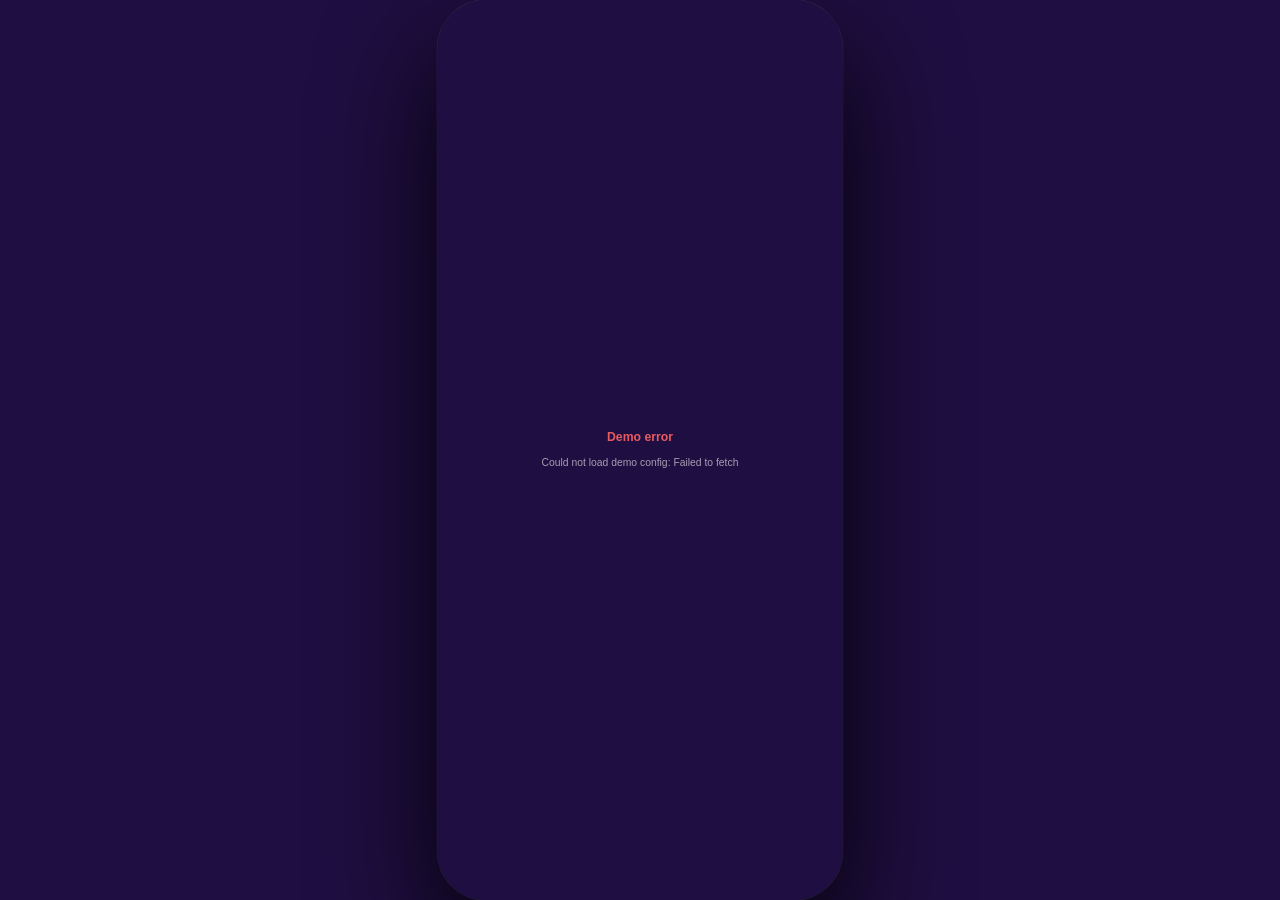
==== demo.html @ a2114eef "Add files via upload" ====
<!DOCTYPE html>
<html lang="en">
<head>
  <meta charset="UTF-8">
  <meta name="viewport" content="width=device-width, initial-scale=1.0, maximum-scale=1.0, user-scalable=no, viewport-fit=cover">
  <meta name="apple-mobile-web-app-capable" content="yes">
  <meta name="apple-mobile-web-app-status-bar-style" content="black-translucent">
  <title>T — Leave it with T</title>
  <style>
    *, *::before, *::after { box-sizing: border-box; margin: 0; padding: 0; }
    html, body { height: 100%; overflow: hidden; background: #1F0E41; position: fixed; width: 100%; font-family: -apple-system, BlinkMacSystemFont, sans-serif; -webkit-font-smoothing: antialiased; }
    body { display: flex; align-items: center; justify-content: center; }
    #phone-wrapper { width: 430px; height: 956px; transform-origin: center; }
    .phone { width: 430px; height: 956px; background: #1F0E41; border-radius: 52px; overflow: hidden; position: relative; box-shadow: 0 0 0 1px rgba(255,255,255,0.08), 0 50px 120px rgba(0,0,0,0.9); }
    #app { position: absolute; inset: 0; }
    #loading { position: absolute; inset: 0; background: #1F0E41; display: flex; flex-direction: column; align-items: center; justify-content: center; gap: 20px; transition: opacity 0.4s; }
    #loading.out { opacity: 0; pointer-events: none; }
    .loading-spinner { width: 32px; height: 32px; border-radius: 50%; border: 2.5px solid rgba(255,255,255,0.12); border-top-color: rgba(255,255,255,0.55); animation: spin 0.75s linear infinite; }
    @keyframes spin { to { transform: rotate(360deg); } }
    .loading-text { color: rgba(255,255,255,0.3); font-size: 13px; }
    @media (max-width: 500px) {
      html, body { height: 100dvh; }
      body { align-items: stretch; }
      #phone-wrapper { width: 100vw !important; height: 100dvh !important; transform: none !important; margin: 0 !important; }
      .phone { width: 100vw !important; height: 100dvh !important; border-radius: 0 !important; box-shadow: none !important; }
    }
  </style>
</head>
<body>
  <div id="phone-wrapper">
    <div class="phone">
      <div id="app">
        <div id="loading">
          <div class="loading-spinner"></div>
          <p class="loading-text" id="loading-text">Getting things ready…</p>
        </div>
      </div>
    </div>
  </div>

  <script>
    // ── The only hardcoded value: where to fetch demo config from ──
    const FETCH_CONFIG_URL = 'https://eogxbz3p54s5vng.m.pipedream.net';

    function scalePhone() {
      const s = Math.min(window.innerWidth/430, window.innerHeight/956, 1);
      const w = document.getElementById('phone-wrapper');
      w.style.transform = `scale(${s})`;
      w.style.margin = `${(956*s-956)/2}px ${(430*s-430)/2}px`;
    }
    scalePhone();
    window.addEventListener('resize', scalePhone);

    (async function boot() {
      let config = {};
      try {
        const res = await fetch(FETCH_CONFIG_URL, {
          method: 'POST',
          headers: { 'Content-Type': 'application/json' },
          body: '{}'
        });
        if (!res.ok) throw new Error(`HTTP ${res.status}`);
        config = await res.json();
        console.log('Demo config loaded:', {
          components: Object.keys(config.components || {}),
          prompts: Object.keys(config.prompts || {})
        });
      } catch (e) {
        console.warn('Config fetch failed:', e);
        showError('Could not load demo config: ' + e.message);
        return;
      }

      // Apply design tokens
      for (const [k, v] of Object.entries(config.tokens || {})) {
        if (v) document.documentElement.style.setProperty(`--${k}`, v);
      }

      // Store runtime vars
      config._chatUrl  = config.config_vars?.chat_endpoint || '';
      config._llmModel = config.config_vars?.llm_model || 'us.anthropic.claude-sonnet-4-5-20250929-v1:0';

      // Inject component CSS
      for (const [name, comp] of Object.entries(config.components || {})) {
        if (comp.css) {
          const style = document.createElement('style');
          style.dataset.component = name;
          style.textContent = comp.css;
          document.head.appendChild(style);
        }
      }

      // Execute component JS
      window.Components = {};
      const compErrors = [];
      for (const [name, comp] of Object.entries(config.components || {})) {
        if (comp.js) {
          try {
            new Function('Components', comp.js)(window.Components);
            console.log('Component registered: ' + name);
          } catch (e) {
            console.error('Component ' + name + ' failed:', e);
            console.log('JS length:', comp.js.length, '| first 200:', comp.js.substring(0, 200));
            compErrors.push(name + ': ' + e.message + ' (JS len=' + comp.js.length + ' first80=' + comp.js.substring(0, 80).replace(/\n/g, '\\n') + ')');
          }
        }
      }
      if (compErrors.length) {
        showError('Component error(s):\n' + compErrors.join('\n'));
        return;
      }

      document.getElementById('loading').classList.add('out');
      setTimeout(() => document.getElementById('loading').remove(), 450);

      const steps = config.steps || {};
      const first = Object.values(steps).sort((a,b) => (a.step_number||0)-(b.step_number||0))[0];
      if (first) renderStep(first, config, steps);
      else showError('No steps found in config');
    })();

    function showError(msg) {
      const app = document.getElementById('app');
      const e = document.createElement('div');
      e.style.cssText = 'position:absolute;inset:0;background:#1F0E41;display:flex;flex-direction:column;align-items:center;justify-content:center;padding:32px;gap:12px;z-index:9999;';
      const title = document.createElement('p');
      title.style.cssText = 'color:rgba(255,100,100,0.9);font-size:13px;font-weight:600;text-align:center';
      title.textContent = 'Demo error';
      const body = document.createElement('p');
      body.style.cssText = 'color:rgba(255,255,255,0.6);font-size:11px;text-align:center;word-break:break-all;line-height:1.5;max-width:320px';
      body.textContent = String(msg);
      e.appendChild(title);
      e.appendChild(body);
      app.appendChild(e);
    }

    function renderStep(step, config, allSteps) {
      const componentName = step.component || step.type;
      const Component = window.Components?.[componentName];
      if (!Component) {
        showError('No component: "' + componentName + '". Registered: ' + Object.keys(window.Components || {}).join(', '));
        return;
      }
      try {
        Component.render(
          document.getElementById('app'),
          step,
          config,
          allSteps,
          (nextStepId) => {
            const next = allSteps[nextStepId];
            if (next) renderStep(next, config, allSteps);
          }
        );
      } catch(err) {
        showError(componentName + ' render error: ' + err.message);
      }
    }
  </script>
</body>
</html>
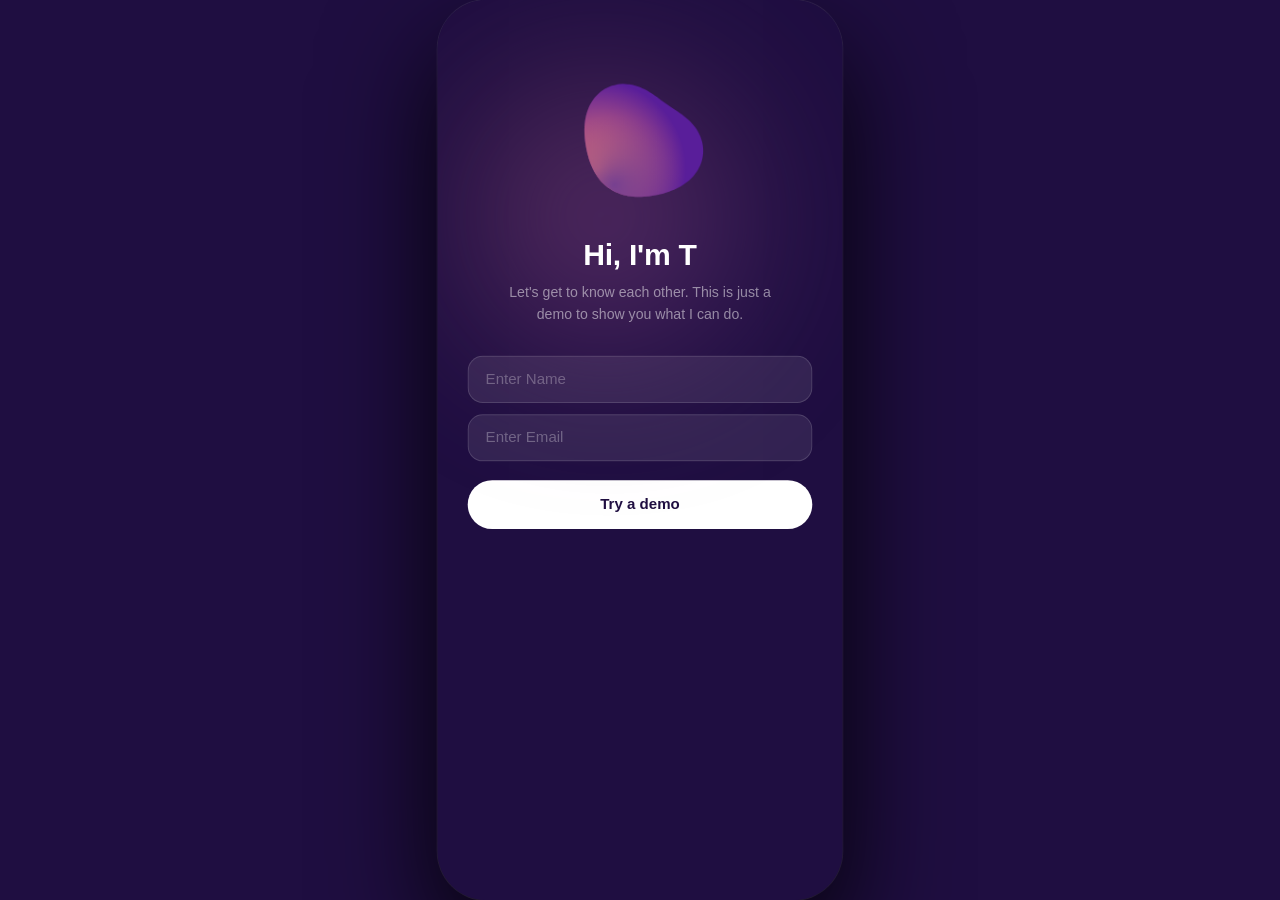
==== commit f4bdd438: "Add files via upload" ====
--- a/demo.html
+++ b/demo.html
@@ -13,46 +13,248 @@
     #phone-wrapper { width: 430px; height: 956px; transform-origin: center; }
     .phone { width: 430px; height: 956px; background: #1F0E41; border-radius: 52px; overflow: hidden; position: relative; box-shadow: 0 0 0 1px rgba(255,255,255,0.08), 0 50px 120px rgba(0,0,0,0.9); }
     #app { position: absolute; inset: 0; }
-    #loading { position: absolute; inset: 0; background: #1F0E41; display: flex; flex-direction: column; align-items: center; justify-content: center; gap: 20px; transition: opacity 0.4s; }
-    #loading.out { opacity: 0; pointer-events: none; }
-    .loading-spinner { width: 32px; height: 32px; border-radius: 50%; border: 2.5px solid rgba(255,255,255,0.12); border-top-color: rgba(255,255,255,0.55); animation: spin 0.75s linear infinite; }
-    @keyframes spin { to { transform: rotate(360deg); } }
-    .loading-text { color: rgba(255,255,255,0.3); font-size: 13px; }
     @media (max-width: 500px) {
       html, body { height: 100dvh; }
       body { align-items: stretch; }
       #phone-wrapper { width: 100vw !important; height: 100dvh !important; transform: none !important; margin: 0 !important; }
       .phone { width: 100vw !important; height: 100dvh !important; border-radius: 0 !important; box-shadow: none !important; }
     }
+
+    /* ── Onboarding screen ── */
+    #ob-screen {
+      position: absolute; inset: 0; background: #1F0E41;
+      display: flex; flex-direction: column; align-items: center;
+      justify-content: flex-start; padding: 80px 32px 44px; overflow: hidden;
+      transition: opacity 0.3s ease, transform 0.3s ease;
+    }
+    #ob-screen.out { opacity: 0; transform: translateY(-16px); pointer-events: none; }
+    .ob-glow-wrap {
+      position: absolute; top: -30px; left: 50%; transform: translateX(-50%);
+      width: 460px; height: 460px; pointer-events: none; z-index: 0;
+    }
+    .ob-glow-wrap canvas { display: block; width: 100%; height: 100%;
+      filter: blur(90px); -webkit-filter: blur(90px); opacity: 0.6; }
+    .ob-blob-wrap { width: 140px; height: 140px; margin-bottom: 32px; flex-shrink: 0; position: relative; z-index: 1; }
+    .ob-blob-canvas { width: 140px; height: 140px; border-radius: 50%; display: block; }
+    .ob-title { position: relative; z-index: 1; }
+    .ob-sub  { position: relative; z-index: 1; }
+    .ob-title { color: #fff; font-size: 32px; font-weight: 600; text-align: center; margin-bottom: 10px; letter-spacing: -0.3px; }
+    .ob-sub { color: rgba(255,255,255,0.50); font-size: 15px; text-align: center; line-height: 1.55; margin-bottom: 32px; max-width: 280px; }
+    .ob-input {
+      width: 100%; padding: 15px 18px; border-radius: 16px;
+      background: rgba(255,255,255,0.09); border: 1px solid rgba(255,255,255,0.14);
+      color: #fff; font-size: 16px; font-family: inherit; outline: none;
+      margin-bottom: 12px;
+      transition: border-color 0.2s, background 0.2s;
+    }
+    .ob-input::placeholder { color: rgba(255,255,255,0.30); }
+    .ob-input:focus { border-color: rgba(255,255,255,0.32); background: rgba(255,255,255,0.12); }
+    .ob-btn {
+      width: 100%; margin-top: 8px; padding: 17px; border-radius: 28px;
+      background: #fff; border: none; color: #1F0E41;
+      font-size: 16px; font-weight: 600; cursor: pointer; font-family: inherit;
+      transition: opacity 0.2s;
+    }
+    .ob-btn:active { opacity: 0.82; }
+
+    /* ── Loading screen ── */
+    #ld-screen {
+      position: absolute; inset: 0; background: #1F0E41;
+      display: flex; flex-direction: column; align-items: center;
+      justify-content: center; gap: 28px;
+      opacity: 0; pointer-events: none;
+      transition: opacity 0.35s ease;
+    }
+    #ld-screen.active { opacity: 1; pointer-events: auto; }
+    .ld-blob-wrap { width: 140px; height: 140px; }
+    .ld-blob-canvas { width: 140px; height: 140px; border-radius: 50%; display: block; }
+    .ld-text { color: rgba(255,255,255,0.50); font-size: 16px; }
   </style>
 </head>
 <body>
   <div id="phone-wrapper">
     <div class="phone">
       <div id="app">
-        <div id="loading">
-          <div class="loading-spinner"></div>
-          <p class="loading-text" id="loading-text">Getting things ready…</p>
+        <!-- Onboarding -->
+        <div id="ob-screen">
+          <div class="ob-glow-wrap"><canvas id="ob-glow"></canvas></div>
+          <div class="ob-blob-wrap"><canvas class="ob-blob-canvas" id="ob-blob"></canvas></div>
+          <p class="ob-title">Hi, I'm T</p>
+          <p class="ob-sub">Let's get to know each other. This is just a demo to show you what I can do.</p>
+          <input class="ob-input" id="ob-name" type="text" placeholder="Enter Name" autocomplete="given-name">
+          <input class="ob-input" id="ob-email" type="email" placeholder="Enter Email" autocomplete="email">
+          <button class="ob-btn" id="ob-btn">Try a demo</button>
+        </div>
+        <!-- Loading -->
+        <div id="ld-screen">
+          <div class="ld-blob-wrap"><canvas class="ld-blob-canvas" id="ld-blob"></canvas></div>
+          <p class="ld-text" id="ld-text">Getting things ready…</p>
         </div>
       </div>
     </div>
   </div>
 
   <script>
-    // ── The only hardcoded value: where to fetch demo config from ──
     const FETCH_CONFIG_URL = 'https://eogxbz3p54s5vng.m.pipedream.net';
 
+    /* ── Phone scaling ── */
     function scalePhone() {
-      const s = Math.min(window.innerWidth/430, window.innerHeight/956, 1);
+      const s = Math.min(window.innerWidth / 430, window.innerHeight / 956, 1);
       const w = document.getElementById('phone-wrapper');
       w.style.transform = `scale(${s})`;
-      w.style.margin = `${(956*s-956)/2}px ${(430*s-430)/2}px`;
+      w.style.margin = `${(956 * s - 956) / 2}px ${(430 * s - 430) / 2}px`;
     }
     scalePhone();
     window.addEventListener('resize', scalePhone);
 
-    (async function boot() {
-      let config = {};
+    /* ── TAvatar: cycling 3-preset blob animation ── */
+    window.TAvatar = (function () {
+      function hexRgb(h) {
+        return [parseInt(h.slice(1,3),16), parseInt(h.slice(3,5),16), parseInt(h.slice(5,7),16)];
+      }
+      function lerpColor(a, b, t) {
+        const [ar,ag,ab] = hexRgb(a), [br,bg,bb] = hexRgb(b);
+        return '#' + [ar+(br-ar)*t, ag+(bg-ag)*t, ab+(bb-ab)*t]
+          .map(v => Math.round(v).toString(16).padStart(2,'0')).join('');
+      }
+      function lerpPreset(p1, p2, t) {
+        return {
+          base: lerpColor(p1.base, p2.base, t),
+          spots: p1.spots.map((s, i) => {
+            const s2 = p2.spots[i] || s;
+            return { angle: s.angle+(s2.angle-s.angle)*t, r: s.r+(s2.r-s.r)*t,
+                     color: lerpColor(s.color, s2.color, t), opacity: s.opacity+(s2.opacity-s.opacity)*t };
+          })
+        };
+      }
+      function paintGradient(ctx, preset, W, H, orbit) {
+        const CX=W/2, CY=H/2, R=Math.min(W,H)*0.37;
+        const [br,bg,bb] = hexRgb(preset.base);
+        ctx.fillStyle='rgb('+br+','+bg+','+bb+')'; ctx.fillRect(0,0,W,H);
+        preset.spots.forEach(s => {
+          const a=s.angle+orbit, sx=CX+Math.cos(a)*R, sy=CY+Math.sin(a)*R, sr=s.r*R;
+          const [r,g,b]=hexRgb(s.color);
+          const grd=ctx.createRadialGradient(sx,sy,0,sx,sy,sr);
+          grd.addColorStop(0,'rgba('+r+','+g+','+b+','+s.opacity+')');
+          grd.addColorStop(1,'rgba('+r+','+g+','+b+',0)');
+          ctx.fillStyle=grd; ctx.fillRect(0,0,W,H);
+        });
+      }
+      function paintGlow(ctx, preset, W, H, orbit) {
+        ctx.clearRect(0,0,W,H);
+        const CX=W/2, CY=H/2, HALF=Math.min(W,H)/2;
+        preset.spots.forEach(s => {
+          const a=s.angle+orbit;
+          const sx=CX+Math.cos(a)*HALF*0.22, sy=CY+Math.sin(a)*HALF*0.22, sr=HALF*0.68;
+          const [r,g,b]=hexRgb(s.color);
+          const bright=Math.min(1,s.opacity*1.4);
+          const grd=ctx.createRadialGradient(sx,sy,0,sx,sy,sr);
+          grd.addColorStop(0,'rgba('+r+','+g+','+b+','+bright+')');
+          grd.addColorStop(0.75,'rgba('+r+','+g+','+b+','+(s.opacity*0.38)+')');
+          grd.addColorStop(1,'rgba('+r+','+g+','+b+',0)');
+          ctx.fillStyle=grd; ctx.fillRect(0,0,W,H);
+        });
+      }
+      function makeBlobPath(cx, cy, r, t) {
+        const steps=120, pts=[];
+        for (let i=0; i<steps; i++) {
+          const a=(i/steps)*Math.PI*2;
+          const w=1+0.10*Math.sin(2*a+t*1.4)+0.07*Math.cos(3*a-t);
+          pts.push([cx+Math.cos(a)*r*w, cy+Math.sin(a)*r*w]);
+        }
+        const path=new Path2D();
+        path.moveTo((pts[0][0]+pts[steps-1][0])/2,(pts[0][1]+pts[steps-1][1])/2);
+        for (let i=0; i<steps; i++) {
+          const c=pts[i], n=pts[(i+1)%steps];
+          path.quadraticCurveTo(c[0],c[1],(c[0]+n[0])/2,(c[1]+n[1])/2);
+        }
+        path.closePath(); return path;
+      }
+
+      const ROSE={name:'Rose',base:'#591E9A',spots:[{angle:Math.PI*0.75,r:1.8,color:'#F57F70',opacity:1.0},{angle:Math.PI*0.60,r:1.4,color:'#683A94',opacity:0.85}]};
+      const WARM={name:'Warm',base:'#3F0786',spots:[{angle:Math.PI*0.75,r:1.8,color:'#F57F70',opacity:1.0},{angle:Math.PI*0.60,r:1.4,color:'#852A9C',opacity:0.85}]};
+      const COOL={name:'Cool',base:'#3F0786',spots:[{angle:Math.PI*0.75,r:1.8,color:'#2CC5E9',opacity:1.0},{angle:Math.PI*0.60,r:1.4,color:'#591E9A',opacity:0.7}]};
+      const CYCLE=[ROSE,WARM,COOL];
+
+      let blobEl=null, blobCtx=null, BW=0;
+      let ambientEl=null, ambientCtx=null, AW=0, AH=0;
+      let fromP=ROSE, toP=ROSE, fadeT=1, fadeDur=800;
+      let orbit=0, lastTs=0, rafId=null, cycleTimer=null, cycleIdx=0;
+
+      function draw(ts) {
+        rafId=requestAnimationFrame(draw);
+        if (!blobEl) return;
+        const dt=Math.min(ts-lastTs,50); lastTs=ts;
+        orbit+=dt*0.00035;
+        if (fadeT<1) fadeT=Math.min(1,fadeT+dt/fadeDur);
+        const p=fadeT>=1?toP:lerpPreset(fromP,toP,fadeT);
+        if (fadeT>=1) fromP=toP;
+        const bounceY=(Math.sin(ts*0.0008)*2).toFixed(1);
+        blobEl.style.transform='translateY('+bounceY+'px)';
+        blobCtx.clearRect(0,0,BW,BW);
+        blobCtx.save(); blobCtx.clip(makeBlobPath(BW/2,BW/2,BW*0.43,orbit));
+        paintGradient(blobCtx,p,BW,BW,orbit); blobCtx.restore();
+        if (ambientEl && ambientCtx) paintGlow(ambientCtx,p,AW,AH,orbit);
+      }
+
+      return {
+        COOL, WARM, ROSE,
+        /* Mount the blob canvas. opts.noGlow=true skips auto-glow creation. */
+        mount(el, opts) {
+          blobEl=el;
+          const dpr=Math.min(window.devicePixelRatio||1,2);
+          BW=Math.round((el.offsetWidth||el.clientWidth||140)*dpr);
+          el.width=el.height=BW; blobCtx=el.getContext('2d');
+          if (rafId) cancelAnimationFrame(rafId); lastTs=0;
+          rafId=requestAnimationFrame(ts=>{lastTs=ts;draw(ts);});
+          if (cycleTimer) clearInterval(cycleTimer);
+          cycleIdx=CYCLE.indexOf(toP); if(cycleIdx<0) cycleIdx=0;
+          cycleTimer=setInterval(()=>{
+            cycleIdx=(cycleIdx+1)%CYCLE.length;
+            window.TAvatar.setPreset(CYCLE[cycleIdx],4500);
+          },5000);
+        },
+        /* Mount a separate canvas for ambient glow (e.g. home glow-wrap, chat bottom glow). */
+        mountAmbient(el) {
+          ambientEl=el;
+          if (!el) { ambientCtx=null; return; }
+          const dpr=Math.min(window.devicePixelRatio||1,2);
+          AW=Math.round((el.offsetWidth||el.clientWidth||400)*dpr);
+          AH=Math.round((el.offsetHeight||el.clientHeight||400)*dpr);
+          el.width=AW; el.height=AH; ambientCtx=el.getContext('2d');
+        },
+        /* Swap target canvas without resetting animation state — seamless blob continuity. */
+        transferTo(el) {
+          const dpr=Math.min(window.devicePixelRatio||1,2);
+          const newBW=Math.round((el.offsetWidth||el.clientWidth||140)*dpr);
+          el.width=el.height=newBW;
+          blobEl=el; BW=newBW; blobCtx=el.getContext('2d');
+        },
+        setPreset(preset,duration) {
+          duration=duration||800;
+          fromP=fadeT<1?lerpPreset(fromP,toP,fadeT):toP; toP=preset;
+          if(duration===0){fadeT=1;fromP=preset;}else{fadeT=0;fadeDur=duration;}
+        }
+      };
+    }());
+
+    /* Start onboarding blob + glow */
+    setTimeout(() => {
+      window.TAvatar.mountAmbient(document.getElementById('ob-glow'));
+      window.TAvatar.mount(document.getElementById('ob-blob'));
+    }, 50);
+
+    /* ── Config fetch — starts immediately in background ── */
+    let configReady = false;
+    let configResult = null;
+    const configWaiters = [];
+
+    function waitForConfig() {
+      if (configReady) return Promise.resolve(configResult);
+      return new Promise(resolve => configWaiters.push(resolve));
+    }
+
+    (async function fetchConfig() {
       try {
         const res = await fetch(FETCH_CONFIG_URL, {
           method: 'POST',
@@ -60,14 +262,33 @@
           body: '{}'
         });
         if (!res.ok) throw new Error(`HTTP ${res.status}`);
-        config = await res.json();
-        console.log('Demo config loaded:', {
-          components: Object.keys(config.components || {}),
-          prompts: Object.keys(config.prompts || {})
-        });
+        configResult = await res.json();
       } catch (e) {
-        console.warn('Config fetch failed:', e);
-        showError('Could not load demo config: ' + e.message);
+        configResult = { _error: e.message };
+      }
+      configReady = true;
+      configWaiters.forEach(r => r(configResult));
+      configWaiters.length = 0;
+    })();
+
+    /* ── Onboarding submit ── */
+    async function submitOnboarding() {
+      const nameEl  = document.getElementById('ob-name');
+      const name    = nameEl.value.trim();
+      const email   = document.getElementById('ob-email').value.trim();
+      if (!name) { nameEl.focus(); return; }
+
+      // Animate out onboarding, show loading
+      document.getElementById('ob-screen').classList.add('out');
+      const ldText = document.getElementById('ld-text');
+      ldText.textContent = `Loading ${name}'s demo...`;
+      document.getElementById('ld-screen').classList.add('active');
+
+      // Wait for config (may already be ready)
+      const config = await waitForConfig();
+
+      if (config._error) {
+        showError('Could not load demo: ' + config._error);
         return;
       }
 
@@ -76,15 +297,19 @@
         if (v) document.documentElement.style.setProperty(`--${k}`, v);
       }
 
-      // Store runtime vars
+      // Store runtime vars + session
       config._chatUrl  = config.config_vars?.chat_endpoint || '';
       config._llmModel = config.config_vars?.llm_model || 'us.anthropic.claude-sonnet-4-5-20250929-v1:0';
+      config._session  = {
+        name: name.charAt(0).toUpperCase() + name.slice(1),
+        email
+      };
 
       // Inject component CSS
-      for (const [name, comp] of Object.entries(config.components || {})) {
+      for (const [compName, comp] of Object.entries(config.components || {})) {
         if (comp.css) {
           const style = document.createElement('style');
-          style.dataset.component = name;
+          style.dataset.component = compName;
           style.textContent = comp.css;
           document.head.appendChild(style);
         }
@@ -93,32 +318,35 @@
       // Execute component JS
       window.Components = {};
       const compErrors = [];
-      for (const [name, comp] of Object.entries(config.components || {})) {
+      for (const [compName, comp] of Object.entries(config.components || {})) {
         if (comp.js) {
           try {
             new Function('Components', comp.js)(window.Components);
-            console.log('Component registered: ' + name);
           } catch (e) {
-            console.error('Component ' + name + ' failed:', e);
-            console.log('JS length:', comp.js.length, '| first 200:', comp.js.substring(0, 200));
-            compErrors.push(name + ': ' + e.message + ' (JS len=' + comp.js.length + ' first80=' + comp.js.substring(0, 80).replace(/\n/g, '\\n') + ')');
+            compErrors.push(compName + ': ' + e.message + ' (JS len=' + comp.js.length + ' first80=' + comp.js.substring(0, 80).replace(/\n/g, '\\n') + ')');
           }
         }
       }
       if (compErrors.length) {
-        showError('Component error(s):\n' + compErrors.join('\n'));
+        showError('Component error(s): ' + compErrors.join('\n'));
         return;
       }
 
-      document.getElementById('loading').classList.add('out');
-      setTimeout(() => document.getElementById('loading').remove(), 450);
+      // Clean up onboarding/loading, show home
+      document.getElementById('ob-screen').remove();
+      document.getElementById('ld-screen').remove();
 
       const steps = config.steps || {};
-      const first = Object.values(steps).sort((a,b) => (a.step_number||0)-(b.step_number||0))[0];
+      const first = Object.values(steps).sort((a, b) => (a.step_number || 0) - (b.step_number || 0))[0];
       if (first) renderStep(first, config, steps);
       else showError('No steps found in config');
-    })();
-
+    }
+
+    document.getElementById('ob-btn').addEventListener('click', submitOnboarding);
+    document.getElementById('ob-name').addEventListener('keydown', e => { if (e.key === 'Enter') document.getElementById('ob-email').focus(); });
+    document.getElementById('ob-email').addEventListener('keydown', e => { if (e.key === 'Enter') submitOnboarding(); });
+
+    /* ── Helpers ── */
     function showError(msg) {
       const app = document.getElementById('app');
       const e = document.createElement('div');
@@ -152,7 +380,7 @@
             if (next) renderStep(next, config, allSteps);
           }
         );
-      } catch(err) {
+      } catch (err) {
         showError(componentName + ' render error: ' + err.message);
       }
     }
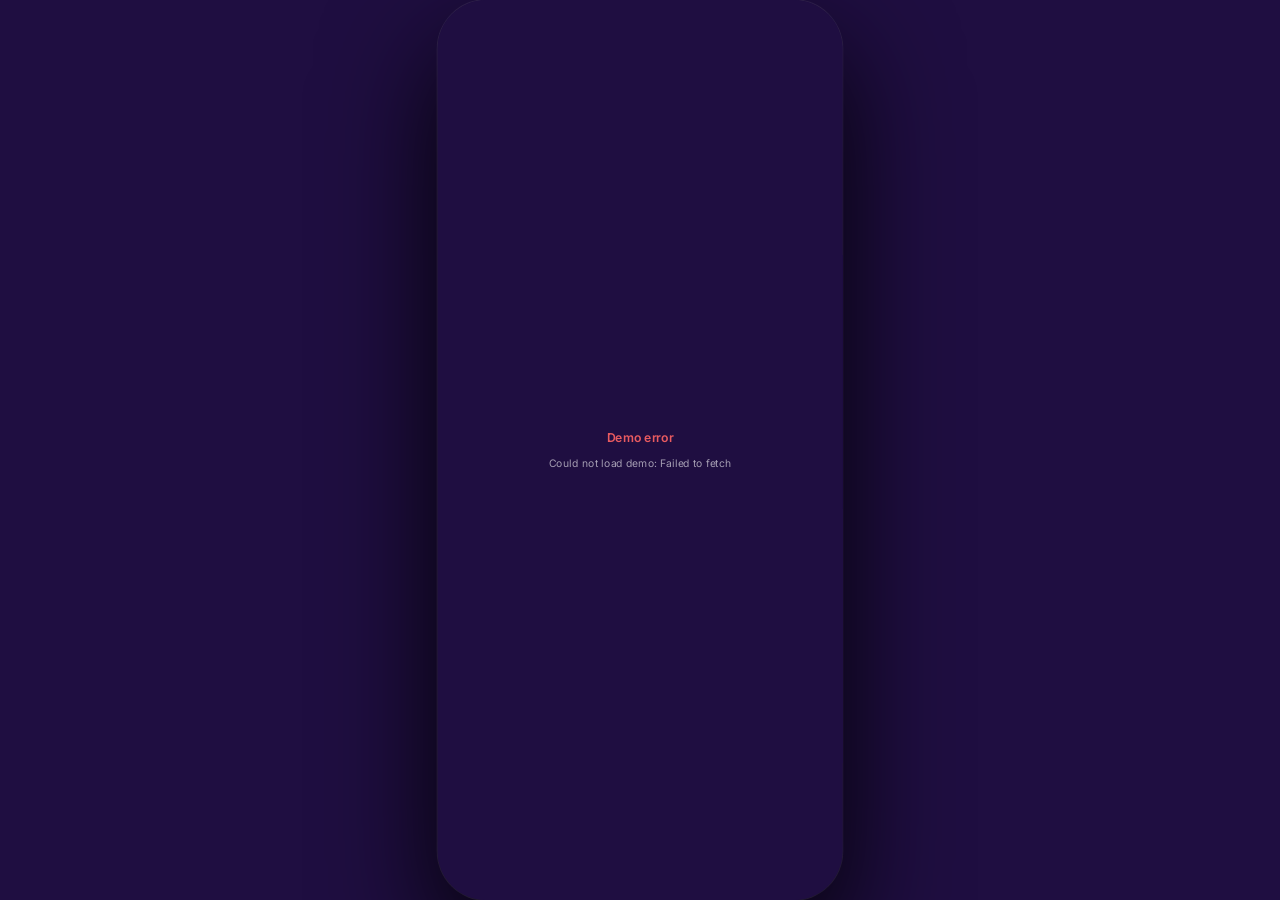
==== commit 3bb1efe7: "Add files via upload" ====
--- a/demo.html
+++ b/demo.html
@@ -6,9 +6,12 @@
   <meta name="apple-mobile-web-app-capable" content="yes">
   <meta name="apple-mobile-web-app-status-bar-style" content="black-translucent">
   <title>T — Leave it with T</title>
+  <link rel="preconnect" href="https://fonts.googleapis.com">
+  <link rel="preconnect" href="https://fonts.gstatic.com" crossorigin>
+  <link href="https://fonts.googleapis.com/css2?family=Inter:wght@300;400;500;600&display=swap" rel="stylesheet">
   <style>
     *, *::before, *::after { box-sizing: border-box; margin: 0; padding: 0; }
-    html, body { height: 100%; overflow: hidden; background: #1F0E41; position: fixed; width: 100%; font-family: -apple-system, BlinkMacSystemFont, sans-serif; -webkit-font-smoothing: antialiased; }
+    html, body { height: 100%; overflow: hidden; background: #1F0E41; position: fixed; width: 100%; font-family: 'Inter', -apple-system, BlinkMacSystemFont, sans-serif; -webkit-font-smoothing: antialiased; }
     body { display: flex; align-items: center; justify-content: center; }
     #phone-wrapper { width: 430px; height: 956px; transform-origin: center; }
     .phone { width: 430px; height: 956px; background: #1F0E41; border-radius: 52px; overflow: hidden; position: relative; box-shadow: 0 0 0 1px rgba(255,255,255,0.08), 0 50px 120px rgba(0,0,0,0.9); }
@@ -20,13 +23,32 @@
       .phone { width: 100vw !important; height: 100dvh !important; border-radius: 0 !important; box-shadow: none !important; }
     }
 
+    /* ── Opening loader ── */
+    #ld-screen {
+      position: absolute; inset: 0; z-index: 100; background: #1F0E41;
+      display: flex; flex-direction: column; align-items: center;
+      justify-content: center; gap: 18px;
+      opacity: 1; transition: opacity 0.35s ease;
+    }
+    #ld-screen.out { opacity: 0; pointer-events: none; }
+    .ld-spinner {
+      width: 26px; height: 26px; border-radius: 50%;
+      border: 2px solid rgba(255,255,255,0.20);
+      border-top-color: rgba(255,255,255,0.95);
+      animation: ld-spin 0.75s linear infinite;
+    }
+    @keyframes ld-spin { to { transform: rotate(360deg); } }
+    .ld-text { color: rgba(255,255,255,0.60); font-size: 15px; text-align: center; }
+
     /* ── Onboarding screen ── */
     #ob-screen {
       position: absolute; inset: 0; background: #1F0E41;
       display: flex; flex-direction: column; align-items: center;
       justify-content: flex-start; padding: 80px 32px 44px; overflow: hidden;
-      transition: opacity 0.3s ease, transform 0.3s ease;
-    }
+      opacity: 0; pointer-events: none;
+      transition: opacity 0.35s ease, transform 0.3s ease;
+    }
+    #ob-screen.ready { opacity: 1; pointer-events: auto; }
     #ob-screen.out { opacity: 0; transform: translateY(-16px); pointer-events: none; }
     .ob-glow-wrap {
       position: absolute; top: -30px; left: 50%; transform: translateX(-50%);
@@ -34,11 +56,25 @@
     }
     .ob-glow-wrap canvas { display: block; width: 100%; height: 100%;
       filter: blur(90px); -webkit-filter: blur(90px); opacity: 0.6; }
-    .ob-blob-wrap { width: 140px; height: 140px; margin-bottom: 32px; flex-shrink: 0; position: relative; z-index: 1; }
-    .ob-blob-canvas { width: 140px; height: 140px; border-radius: 50%; display: block; }
-    .ob-title { position: relative; z-index: 1; }
-    .ob-sub  { position: relative; z-index: 1; }
-    .ob-title { color: #fff; font-size: 32px; font-weight: 600; text-align: center; margin-bottom: 10px; letter-spacing: -0.3px; }
+    .ob-blob-wrap {
+      width: 150px; height: 150px; flex-shrink: 0; position: absolute; z-index: 1;
+      top: 155px; left: 50%; opacity: 0;
+      transform: translate(-50%, -50%);
+      transition: opacity 1.5s ease;
+    }
+    #ob-screen.ready .ob-blob-wrap { opacity: 1; }
+    .ob-blob-canvas { width: 150px; height: 150px; border-radius: 50%; display: block; }
+    .ob-content {
+      width: 100%; align-self: stretch; margin-top: 204px; display: flex; flex-direction: column;
+      opacity: 0; transform: translateY(10px); transition: opacity 0.5s ease, transform 0.5s ease;
+    }
+    #ob-screen.settled .ob-content { opacity: 1; transform: translateY(0); }
+    .ob-content .ob-title { width: 100%; text-align: center; }
+    .ob-content .ob-sub { align-self: center; text-align: center; }
+    .ob-title, .ob-sub, .ob-input, .ob-btn { position: relative; z-index: 1; }
+    .blob-handoff { position: absolute; z-index: 20; width: 150px; height: 150px; pointer-events: none; opacity: 1; transition: opacity 0.8s ease; }
+    .blob-handoff.out { opacity: 0; }
+    .ob-title { color: #fff; font-size: 36px; font-weight: 300; text-align: center; margin-bottom: 10px; letter-spacing: -0.5px; }
     .ob-sub { color: rgba(255,255,255,0.50); font-size: 15px; text-align: center; line-height: 1.55; margin-bottom: 32px; max-width: 280px; }
     .ob-input {
       width: 100%; padding: 15px 18px; border-radius: 16px;
@@ -57,18 +93,6 @@
     }
     .ob-btn:active { opacity: 0.82; }
 
-    /* ── Loading screen ── */
-    #ld-screen {
-      position: absolute; inset: 0; background: #1F0E41;
-      display: flex; flex-direction: column; align-items: center;
-      justify-content: center; gap: 28px;
-      opacity: 0; pointer-events: none;
-      transition: opacity 0.35s ease;
-    }
-    #ld-screen.active { opacity: 1; pointer-events: auto; }
-    .ld-blob-wrap { width: 140px; height: 140px; }
-    .ld-blob-canvas { width: 140px; height: 140px; border-radius: 50%; display: block; }
-    .ld-text { color: rgba(255,255,255,0.50); font-size: 16px; }
   </style>
 </head>
 <body>
@@ -79,16 +103,18 @@
         <div id="ob-screen">
           <div class="ob-glow-wrap"><canvas id="ob-glow"></canvas></div>
           <div class="ob-blob-wrap"><canvas class="ob-blob-canvas" id="ob-blob"></canvas></div>
-          <p class="ob-title">Hi, I'm T</p>
-          <p class="ob-sub">Let's get to know each other. This is just a demo to show you what I can do.</p>
-          <input class="ob-input" id="ob-name" type="text" placeholder="Enter Name" autocomplete="given-name">
-          <input class="ob-input" id="ob-email" type="email" placeholder="Enter Email" autocomplete="email">
-          <button class="ob-btn" id="ob-btn">Try a demo</button>
+          <div class="ob-content">
+            <p class="ob-title">Hi, I'm T</p>
+            <p class="ob-sub">Let's get to know each other. This is just a demo to show you what I can do.</p>
+            <input class="ob-input" id="ob-name" type="text" placeholder="Enter Name" autocomplete="given-name">
+            <input class="ob-input" id="ob-email" type="email" placeholder="Enter Email" autocomplete="email">
+            <button class="ob-btn" id="ob-btn">Try a demo</button>
+          </div>
         </div>
-        <!-- Loading -->
+        <!-- Initial config loading -->
         <div id="ld-screen">
-          <div class="ld-blob-wrap"><canvas class="ld-blob-canvas" id="ld-blob"></canvas></div>
-          <p class="ld-text" id="ld-text">Getting things ready…</p>
+          <div class="ld-spinner" aria-hidden="true"></div>
+          <p class="ld-text">Loading your demo</p>
         </div>
       </div>
     </div>
@@ -238,13 +264,7 @@
       };
     }());
 
-    /* Start onboarding blob + glow */
-    setTimeout(() => {
-      window.TAvatar.mountAmbient(document.getElementById('ob-glow'));
-      window.TAvatar.mount(document.getElementById('ob-blob'));
-    }, 50);
-
-    /* ── Config fetch — starts immediately in background ── */
+    /* ── Config fetch — finish all setup before onboarding is shown ── */
     let configReady = false;
     let configResult = null;
     const configWaiters = [];
@@ -271,41 +291,20 @@
       configWaiters.length = 0;
     })();
 
-    /* ── Onboarding submit ── */
-    async function submitOnboarding() {
-      const nameEl  = document.getElementById('ob-name');
-      const name    = nameEl.value.trim();
-      const email   = document.getElementById('ob-email').value.trim();
-      if (!name) { nameEl.focus(); return; }
-
-      // Animate out onboarding, show loading
-      document.getElementById('ob-screen').classList.add('out');
-      const ldText = document.getElementById('ld-text');
-      ldText.textContent = `Loading ${name}'s demo...`;
-      document.getElementById('ld-screen').classList.add('active');
-
-      // Wait for config (may already be ready)
+    async function prepareDemo() {
       const config = await waitForConfig();
-
       if (config._error) {
         showError('Could not load demo: ' + config._error);
         return;
       }
 
-      // Apply design tokens
       for (const [k, v] of Object.entries(config.tokens || {})) {
         if (v) document.documentElement.style.setProperty(`--${k}`, v);
       }
 
-      // Store runtime vars + session
       config._chatUrl  = config.config_vars?.chat_endpoint || '';
       config._llmModel = config.config_vars?.llm_model || 'us.anthropic.claude-sonnet-4-5-20250929-v1:0';
-      config._session  = {
-        name: name.charAt(0).toUpperCase() + name.slice(1),
-        email
-      };
-
-      // Inject component CSS
+
       for (const [compName, comp] of Object.entries(config.components || {})) {
         if (comp.css) {
           const style = document.createElement('style');
@@ -315,7 +314,16 @@
         }
       }
 
-      // Execute component JS
+      // Keep the first Home arrival gentle without changing the remote components.
+      const motionStyle = document.createElement('style');
+      motionStyle.textContent = `
+        .hm-screen { animation: hm-soft-in 0.8s ease both; }
+        .hm-blob-wrap { transition: opacity 0.9s ease !important; }
+        .hm-title, .hm-sub, .hm-card, .hm-sections { transition: opacity 0.8s ease !important; }
+        @keyframes hm-soft-in { from { opacity: 0; } to { opacity: 1; } }
+      `;
+      document.head.appendChild(motionStyle);
+
       window.Components = {};
       const compErrors = [];
       for (const [compName, comp] of Object.entries(config.components || {})) {
@@ -323,7 +331,7 @@
           try {
             new Function('Components', comp.js)(window.Components);
           } catch (e) {
-            compErrors.push(compName + ': ' + e.message + ' (JS len=' + comp.js.length + ' first80=' + comp.js.substring(0, 80).replace(/\n/g, '\\n') + ')');
+            compErrors.push(compName + ': ' + e.message);
           }
         }
       }
@@ -332,9 +340,50 @@
         return;
       }
 
-      // Clean up onboarding/loading, show home
+      const loader = document.getElementById('ld-screen');
+      const onboarding = document.getElementById('ob-screen');
+      onboarding.classList.add('ready');
+      window.TAvatar.mountAmbient(document.getElementById('ob-glow'));
+      window.TAvatar.mount(document.getElementById('ob-blob'));
+      requestAnimationFrame(() => loader.classList.add('out'));
+      setTimeout(() => loader.remove(), 400);
+      setTimeout(() => onboarding.classList.add('settled'), 1000);
+    }
+
+    function preserveBlobDuringHomeTransition() {
+      const source = document.getElementById('ob-blob');
+      if (!source) return;
+      const handoff = document.createElement('canvas');
+      handoff.className = 'blob-handoff';
+      handoff.width = source.width;
+      handoff.height = source.height;
+      handoff.style.left = '50%';
+      handoff.style.top = '80px';
+      handoff.style.transform = 'translateX(-50%)';
+      handoff.getContext('2d').drawImage(source, 0, 0);
+      document.getElementById('app').appendChild(handoff);
+      setTimeout(() => handoff.classList.add('out'), 120);
+      setTimeout(() => handoff.remove(), 980);
+    }
+
+    /* ── Onboarding submit ── */
+    async function submitOnboarding() {
+      const nameEl  = document.getElementById('ob-name');
+      const name    = nameEl.value.trim();
+      const email   = document.getElementById('ob-email').value.trim();
+      if (!name) { nameEl.focus(); return; }
+
+      // Everything is already loaded; retain the animated blob as Home takes over.
+      document.getElementById('ob-screen').classList.add('out');
+      preserveBlobDuringHomeTransition();
+      const config = configResult;
+      config._chatUrl  = config.config_vars?.chat_endpoint || '';
+      config._llmModel = config.config_vars?.llm_model || 'us.anthropic.claude-sonnet-4-5-20250929-v1:0';
+      config._session  = {
+        name: name.charAt(0).toUpperCase() + name.slice(1),
+        email
+      };
       document.getElementById('ob-screen').remove();
-      document.getElementById('ld-screen').remove();
 
       const steps = config.steps || {};
       const first = Object.values(steps).sort((a, b) => (a.step_number || 0) - (b.step_number || 0))[0];
@@ -345,6 +394,8 @@
     document.getElementById('ob-btn').addEventListener('click', submitOnboarding);
     document.getElementById('ob-name').addEventListener('keydown', e => { if (e.key === 'Enter') document.getElementById('ob-email').focus(); });
     document.getElementById('ob-email').addEventListener('keydown', e => { if (e.key === 'Enter') submitOnboarding(); });
+
+    prepareDemo();
 
     /* ── Helpers ── */
     function showError(msg) {
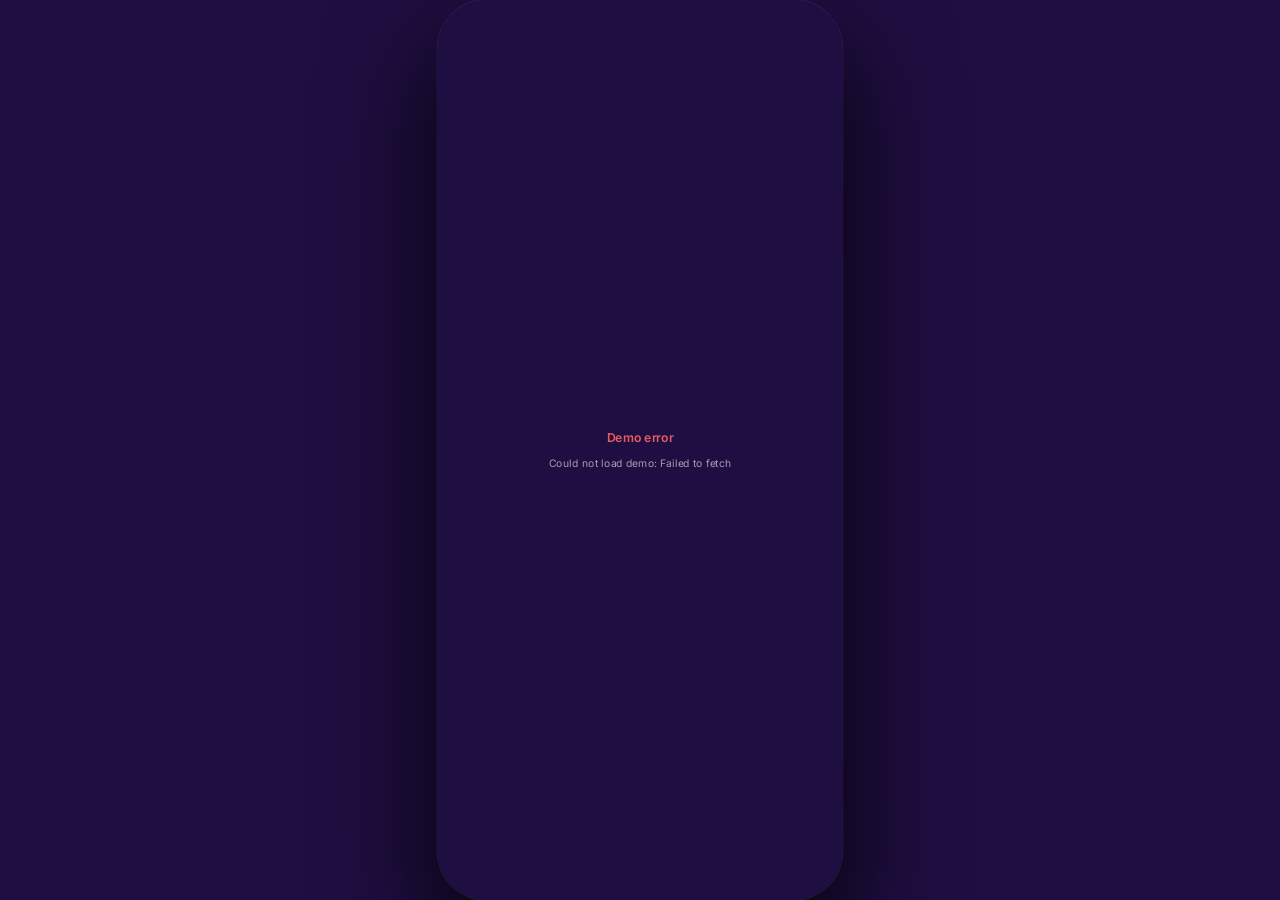
==== commit 30848c84: "Add files via upload" ====
--- a/demo.html
+++ b/demo.html
@@ -40,77 +40,12 @@
     @keyframes ld-spin { to { transform: rotate(360deg); } }
     .ld-text { color: rgba(255,255,255,0.60); font-size: 15px; text-align: center; }
 
-    /* ── Onboarding screen ── */
-    #ob-screen {
-      position: absolute; inset: 0; background: #1F0E41;
-      display: flex; flex-direction: column; align-items: center;
-      justify-content: flex-start; padding: 80px 32px 44px; overflow: hidden;
-      opacity: 0; pointer-events: none;
-      transition: opacity 0.35s ease, transform 0.3s ease;
-    }
-    #ob-screen.ready { opacity: 1; pointer-events: auto; }
-    #ob-screen.out { opacity: 0; transform: translateY(-16px); pointer-events: none; }
-    .ob-glow-wrap {
-      position: absolute; top: -30px; left: 50%; transform: translateX(-50%);
-      width: 460px; height: 460px; pointer-events: none; z-index: 0;
-    }
-    .ob-glow-wrap canvas { display: block; width: 100%; height: 100%;
-      filter: blur(90px); -webkit-filter: blur(90px); opacity: 0.6; }
-    .ob-blob-wrap {
-      width: 150px; height: 150px; flex-shrink: 0; position: absolute; z-index: 1;
-      top: 155px; left: 50%; opacity: 0;
-      transform: translate(-50%, -50%);
-      transition: opacity 1.5s ease;
-    }
-    #ob-screen.ready .ob-blob-wrap { opacity: 1; }
-    .ob-blob-canvas { width: 150px; height: 150px; border-radius: 50%; display: block; }
-    .ob-content {
-      width: 100%; align-self: stretch; margin-top: 204px; display: flex; flex-direction: column;
-      opacity: 0; transform: translateY(10px); transition: opacity 0.5s ease, transform 0.5s ease;
-    }
-    #ob-screen.settled .ob-content { opacity: 1; transform: translateY(0); }
-    .ob-content .ob-title { width: 100%; text-align: center; }
-    .ob-content .ob-sub { align-self: center; text-align: center; }
-    .ob-title, .ob-sub, .ob-input, .ob-btn { position: relative; z-index: 1; }
-    .blob-handoff { position: absolute; z-index: 20; width: 150px; height: 150px; pointer-events: none; opacity: 1; transition: opacity 0.8s ease; }
-    .blob-handoff.out { opacity: 0; }
-    .ob-title { color: #fff; font-size: 36px; font-weight: 300; text-align: center; margin-bottom: 10px; letter-spacing: -0.5px; }
-    .ob-sub { color: rgba(255,255,255,0.50); font-size: 15px; text-align: center; line-height: 1.55; margin-bottom: 32px; max-width: 280px; }
-    .ob-input {
-      width: 100%; padding: 15px 18px; border-radius: 16px;
-      background: rgba(255,255,255,0.09); border: 1px solid rgba(255,255,255,0.14);
-      color: #fff; font-size: 16px; font-family: inherit; outline: none;
-      margin-bottom: 12px;
-      transition: border-color 0.2s, background 0.2s;
-    }
-    .ob-input::placeholder { color: rgba(255,255,255,0.30); }
-    .ob-input:focus { border-color: rgba(255,255,255,0.32); background: rgba(255,255,255,0.12); }
-    .ob-btn {
-      width: 100%; margin-top: 8px; padding: 17px; border-radius: 28px;
-      background: #fff; border: none; color: #1F0E41;
-      font-size: 16px; font-weight: 600; cursor: pointer; font-family: inherit;
-      transition: opacity 0.2s;
-    }
-    .ob-btn:active { opacity: 0.82; }
-
   </style>
 </head>
 <body>
   <div id="phone-wrapper">
     <div class="phone">
       <div id="app">
-        <!-- Onboarding -->
-        <div id="ob-screen">
-          <div class="ob-glow-wrap"><canvas id="ob-glow"></canvas></div>
-          <div class="ob-blob-wrap"><canvas class="ob-blob-canvas" id="ob-blob"></canvas></div>
-          <div class="ob-content">
-            <p class="ob-title">Hi, I'm T</p>
-            <p class="ob-sub">Let's get to know each other. This is just a demo to show you what I can do.</p>
-            <input class="ob-input" id="ob-name" type="text" placeholder="Enter Name" autocomplete="given-name">
-            <input class="ob-input" id="ob-email" type="email" placeholder="Enter Email" autocomplete="email">
-            <button class="ob-btn" id="ob-btn">Try a demo</button>
-          </div>
-        </div>
         <!-- Initial config loading -->
         <div id="ld-screen">
           <div class="ld-spinner" aria-hidden="true"></div>
@@ -314,16 +249,6 @@
         }
       }
 
-      // Keep the first Home arrival gentle without changing the remote components.
-      const motionStyle = document.createElement('style');
-      motionStyle.textContent = `
-        .hm-screen { animation: hm-soft-in 0.8s ease both; }
-        .hm-blob-wrap { transition: opacity 0.9s ease !important; }
-        .hm-title, .hm-sub, .hm-card, .hm-sections { transition: opacity 0.8s ease !important; }
-        @keyframes hm-soft-in { from { opacity: 0; } to { opacity: 1; } }
-      `;
-      document.head.appendChild(motionStyle);
-
       window.Components = {};
       const compErrors = [];
       for (const [compName, comp] of Object.entries(config.components || {})) {
@@ -341,59 +266,14 @@
       }
 
       const loader = document.getElementById('ld-screen');
-      const onboarding = document.getElementById('ob-screen');
-      onboarding.classList.add('ready');
-      window.TAvatar.mountAmbient(document.getElementById('ob-glow'));
-      window.TAvatar.mount(document.getElementById('ob-blob'));
       requestAnimationFrame(() => loader.classList.add('out'));
       setTimeout(() => loader.remove(), 400);
-      setTimeout(() => onboarding.classList.add('settled'), 1000);
-    }
-
-    function preserveBlobDuringHomeTransition() {
-      const source = document.getElementById('ob-blob');
-      if (!source) return;
-      const handoff = document.createElement('canvas');
-      handoff.className = 'blob-handoff';
-      handoff.width = source.width;
-      handoff.height = source.height;
-      handoff.style.left = '50%';
-      handoff.style.top = '80px';
-      handoff.style.transform = 'translateX(-50%)';
-      handoff.getContext('2d').drawImage(source, 0, 0);
-      document.getElementById('app').appendChild(handoff);
-      setTimeout(() => handoff.classList.add('out'), 120);
-      setTimeout(() => handoff.remove(), 980);
-    }
-
-    /* ── Onboarding submit ── */
-    async function submitOnboarding() {
-      const nameEl  = document.getElementById('ob-name');
-      const name    = nameEl.value.trim();
-      const email   = document.getElementById('ob-email').value.trim();
-      if (!name) { nameEl.focus(); return; }
-
-      // Everything is already loaded; retain the animated blob as Home takes over.
-      document.getElementById('ob-screen').classList.add('out');
-      preserveBlobDuringHomeTransition();
-      const config = configResult;
-      config._chatUrl  = config.config_vars?.chat_endpoint || '';
-      config._llmModel = config.config_vars?.llm_model || 'us.anthropic.claude-sonnet-4-5-20250929-v1:0';
-      config._session  = {
-        name: name.charAt(0).toUpperCase() + name.slice(1),
-        email
-      };
-      document.getElementById('ob-screen').remove();
-
+      config._session = {};
       const steps = config.steps || {};
       const first = Object.values(steps).sort((a, b) => (a.step_number || 0) - (b.step_number || 0))[0];
       if (first) renderStep(first, config, steps);
       else showError('No steps found in config');
     }
-
-    document.getElementById('ob-btn').addEventListener('click', submitOnboarding);
-    document.getElementById('ob-name').addEventListener('keydown', e => { if (e.key === 'Enter') document.getElementById('ob-email').focus(); });
-    document.getElementById('ob-email').addEventListener('keydown', e => { if (e.key === 'Enter') submitOnboarding(); });
 
     prepareDemo();
 
